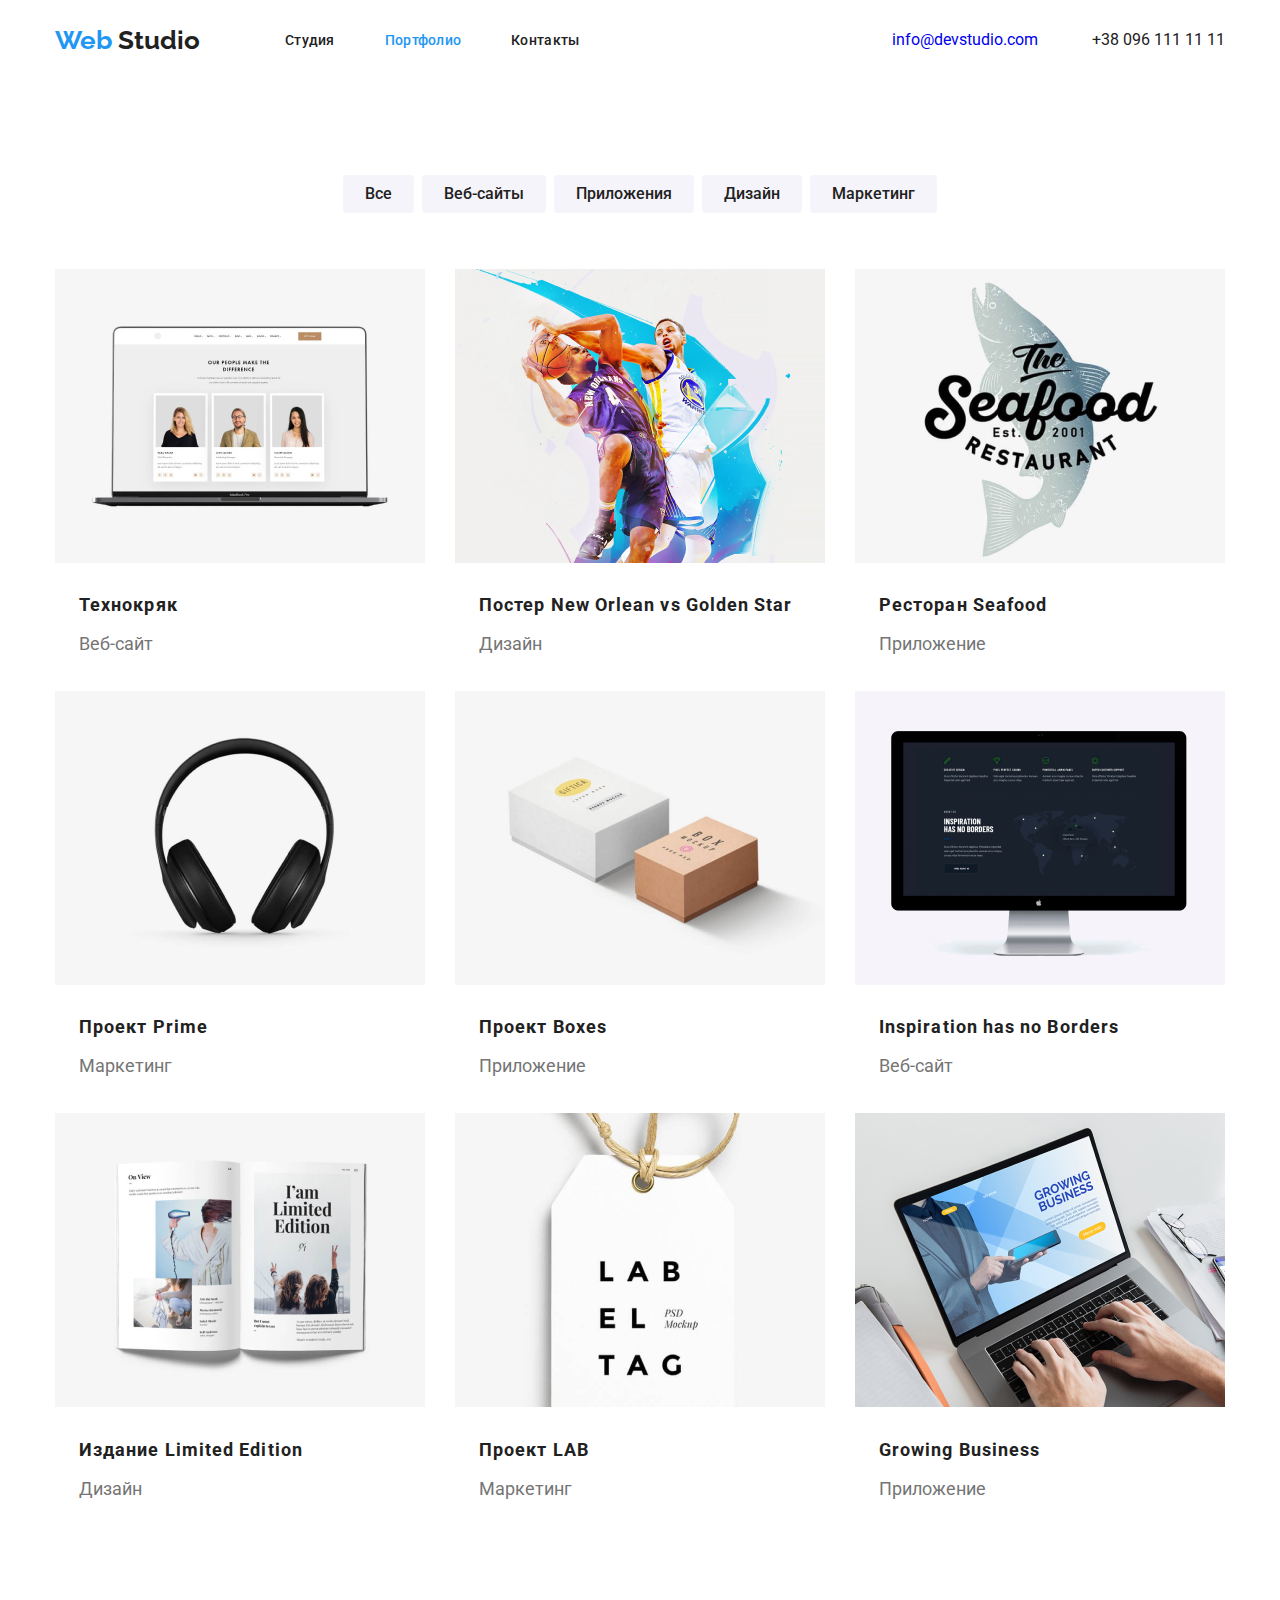
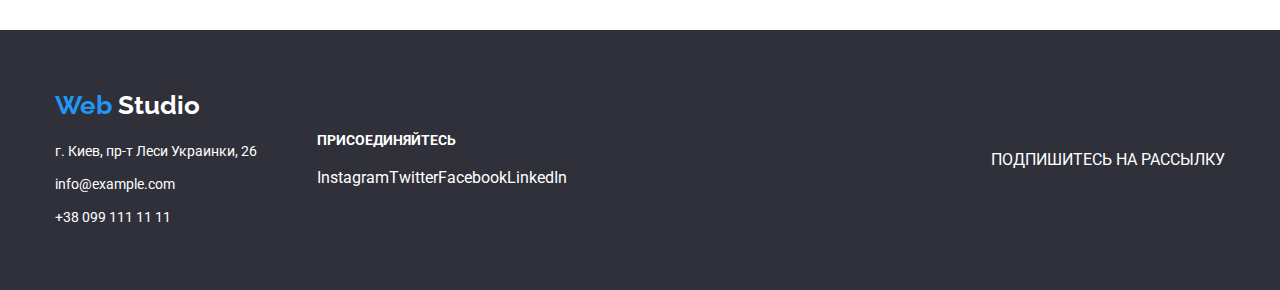
==== portfolio.html @ 1de82f8b "Files from HW 3 added" ====
<!DOCTYPE html>
<html lang="ru">
  <head>
    <meta charset="UTF-8" />
    <meta name="viewport" content="width=device-width, initial-scale=1.0" />
    <title lang="en">Portfolio</title>
    <link
      href="https://fonts.googleapis.com/css2?family=Raleway:wght@700&family=Roboto:wght@400;500;700;900&display=swap"
      rel="stylesheet"
    />
    <link
      href="https://fonts.googleapis.com/css2?family=Raleway:wght@700&family=Roboto:wght@400;500;700&display=swap"
      rel="stylesheet"
    />
    <link rel="stylesheet" href="./css/normalize.css" />
    <link rel="stylesheet" href="./css/styles.css" />
  </head>
  <body>
    <header class="page-header">
      <div class="container flexbox page-content">
        <a class="logo link" href="./">
          <span>
            <span class="web"> Web </span>
            <span class="studio">Studio</span>
          </span>
        </a>

        <nav class="navigation">
          <ul class="site-nav list menu-list">
            <li class="menu-item">
              <a href="#" class="link">Студия</a>
            </li>
            <li class="menu-item">
              <a href="./portfolio.html" class="link current">Портфолио</a>
            </li>
            <li class="menu-item"><a href="#" class="link">Контакты</a></li>
          </ul>
        </nav>
        <div class="contact-us">
          <a href="mailto:info@devstudio.com" class="mail-link link"
            >info@devstudio.com</a
          >
          <a href="tel:+380961111111" class="tel-link link"
            >+38 096 111 11 11</a
          >
        </div>
      </div>
    </header>
    <main>
      <section class="section section-padding">
        <div class="container">
          <h1 hidden>Portfolio</h1>
          <ul class="list button-list">
            <li class="button-item">
              <button class="button-filter" type="button">Все</button>
            </li>
            <li class="button-item">
              <button class="button-filter" type="button">Веб-сайты</button>
            </li>
            <li class="button-item">
              <button class="button-filter" type="button">Приложения</button>
            </li>
            <li class="button-item">
              <button class="button-filter" type="button">Дизайн</button>
            </li>
            <li class="button-item">
              <button class="button-filter" type="button">Маркетинг</button>
            </li>
          </ul>
          <h2 hidden>Project examples</h2>
          <ul class="list project-list">
            <li class="project-item">
              <a class="link" href="">
                <img src="./images/portfolio-img/img1.jpg " alt="Технокряк" />
                <h3 class="project-title">Технокряк</h3>
                <p class="project-type">Веб-сайт</p>
                <p class="project-text visually-hidden">
                  Технокряк это современная площадка распространения
                  коронавируса. Компании используют эту платформу для цифрового
                  шпионажа и атак на защищённые сервера конкурентов.
                </p>
              </a>
            </li>
            <li class="project-item">
              <a class="link" href="">
                <img
                  src="./images/portfolio-img/img2.jpg "
                  alt="Постер New Orlean vs Golden Star"
                />
                <h3 class="project-title">Постер New Orlean vs Golden Star</h3>
                <p class="project-type">Дизайн</p>
                <p class="project-text visually-hidden">
                  Lorem ipsum, dolor sit amet consectetur adipisicing elit.
                  Repellat quaerat odit ratione pariatur provident eaque quo
                  exercitationem ab eius ut.
                </p>
              </a>
            </li>

            <li class="project-item">
              <a class="link" href="">
                <img
                  src="./images/portfolio-img/img3.jpg"
                  alt="Ресторан Seafood"
                />
                <h3 class="project-title">Ресторан Seafood</h3>
                <p class="project-type">Приложение</p>
                <p class="project-text visually-hidden">
                  Lorem, ipsum dolor sit amet consectetur adipisicing elit. Ut,
                  nostrum ad, consequuntur adipisci aliquid placeat velit
                  accusantium reiciendis sed consequatur itaque illum quia,
                  facilis veritatis!
                </p>
              </a>
            </li>
            <li class="project-item">
              <a class="link" href="">
                <img src="./images/portfolio-img/img4.jpg" alt="Проект Prime" />
                <h3 class="project-title">Проект Prime</h3>
                <p class="project-type">Маркетинг</p>
                <p class="project-text visually-hidden">
                  Lorem ipsum dolor, sit amet consectetur adipisicing elit.
                  Recusandae quibusdam eum quos nisi dolore nulla maiores
                  voluptatibus libero, nemo blanditiis! Eius sequi molestiae
                  consequuntur error!
                </p>
              </a>
            </li>
            <li class="project-item">
              <a class="link" href="">
                <img src="./images/portfolio-img/img5.jpg" alt="Проект Boxes" />
                <h3 class="project-title">Проект Boxes</h3>
                <p class="project-type">Приложение</p>
                <p class="project-text visually-hidden">
                  Lorem ipsum dolor sit amet consectetur adipisicing elit.
                  Perferendis similique molestiae mollitia autem, nemo fuga
                  dicta eaque aspernatur maxime numquam reprehenderit illum, sit
                  obcaecati adipisci.
                </p>
              </a>
            </li>
            <li class="project-item">
              <a class="link" href="">
                <img
                  src="./images/portfolio-img/img6.jpg"
                  alt="Inspiration has no Borders"
                />
                <h3 class="project-title">Inspiration has no Borders</h3>
                <p class="project-type">Веб-сайт</p>
                <p class="project-text visually-hidden">
                  Lorem ipsum dolor sit amet consectetur adipisicing elit.
                  Aperiam, odio eveniet esse minus commodi doloribus dolor
                  laudantium fuga consequuntur voluptatem! Ab labore hic qui
                  nemo?
                </p>
              </a>
            </li>
            <li class="project-item">
              <a class="link" href="">
                <img
                  src="./images/portfolio-img/img7.jpg"
                  alt="Издание Limited Edition"
                />
                <h3 class="project-title">Издание Limited Edition</h3>
                <p class="project-type">Дизайн</p>
                <p class="project-text visually-hidden">
                  Lorem ipsum dolor sit amet consectetur adipisicing elit.
                  Architecto at, perspiciatis quae libero ab nam asperiores
                  nulla distinctio eius obcaecati quia culpa odio fugit
                  voluptates.
                </p>
              </a>
            </li>
            <li class="project-item">
              <a class="link" href="">
                <img src="./images/portfolio-img/img8.jpg" alt="Технокряк" />
                <h3 class="project-title">Проект LAB</h3>
                <p class="project-type">Маркетинг</p>
                <p class="project-text visually-hidden">
                  Lorem ipsum dolor sit amet, consectetur adipisicing elit.
                  Distinctio, dignissimos quaerat facere voluptatibus, dolorem
                  molestiae molestias consectetur hic ex non suscipit animi
                  vitae saepe porro!
                </p>
              </a>
            </li>
            <li class="project-item">
              <a class="link" href="">
                <img
                  src="./images/portfolio-img/img9.jpg "
                  alt="Growing Business"
                />
                <h3 class="project-title">Growing Business</h3>
                <p class="project-type">Приложение</p>
                <p class="project-text visually-hidden">
                  Lorem, ipsum dolor sit amet consectetur adipisicing elit.
                  Debitis aperiam voluptatem error voluptatum vero saepe
                  aspernatur sequi, aliquam doloremque eaque maiores quo tenetur
                  consequatur quod.
                </p>
              </a>
            </li>
          </ul>
        </div>
      </section>
    </main>
    <footer class="footer">
      <div class="container footer-flex">
        <div class="footer-info">
          <a class="link logo logo-footer" href="./"
            ><span class="web"> Web </span>
            <span class="studio-footer"> Studio </span></a
          >
          <address>
            <ul class="list contacts">
              <li class="contacts-item">
                <a
                  href="https://goo.gl/maps/ffvtFqzXijoDNauG9"
                  target="_blank"
                  rel="noopener noreferrer"
                  class="link"
                  >г. Киев, пр-т Леси Украинки, 26</a
                >
              </li>
              <li class="contacts-item">
                <a href="mailto:info@example.com " class="link"
                  >info@example.com</a
                >
              </li>
              <li class="contacts-item">
                <a href="tel:+380991111111" class="link">+38 099 111 11 11</a>
              </li>
            </ul>
          </address>
        </div>
        <div class="footer-join">
          <p class="call">Присоединяйтесь</p>
          <ul class="join-list list">
            <li>
              <a
                class="link"
                href="https://www.instagram.com/"
                target="_blank"
                rel="noopener noreferrer"
                aria-label="ссылка Инстаграм"
                >Instagram
              </a>
            </li>
            <li>
              <a
                class="link"
                href="https://twitter.com/"
                target="_blank"
                rel="noopener noreferrer"
                aria-label="ссылка Твиттер"
              >
                Twitter</a
              >
            </li>
            <li>
              <a
                class="link"
                href="https://facebook.com/"
                target="_blank"
                rel="noopener noreferrer"
                aria-label="ссылка Фейсбук"
              >
                Facebook</a
              >
            </li>
            <li>
              <a
                class="link"
                href="https://www.linkedin.com/"
                target="_blank"
                rel="noopener noreferrer"
                aria-label="ссылка Линкедин"
                >LinkedIn
              </a>
            </li>
          </ul>
        </div>
        <div class="subscribe">
          <p>Подпишитесь на рассылку</p>
        </div>
      </div>
    </footer>
  </body>
</html>
---- css/styles.css ----
/*
Font-family:
Logo:Raleway 700
Text: Roboto 400, 500, 700
*/

/*
Palette:
title-color:#212121;
text-colour:#757575;
white-color:#FFFFFF;
accent-color:#2196F3;
*/

:root {
  --title-color: #212121;
  --text-color: #757575;
  --white-color: #ffffff;
  --accent-color: #2196f3;
  --team-color: #f5f4fa;
}

html {
  box-sizing: border-box;
}
*,
*::before,
*::after {
  box-sizing: inherit;
}

body {
  margin: 0;
  color: var(--text-color);
  background-color: var(--white-color);

  font-family: roboto, sans-serif;
}

h1,
h2,
h3,
p {
  margin-top: 0;
  margin-bottom: 0;
}

.container {
  width: 1200px;
  padding-left: 15px;
  padding-right: 15px;
  margin-left: auto;
  margin-right: auto;
  /* outline: 2px solid tomato; */
}

/* .section {
  background-color: aqua;
  outline: 2px solid black;
} */

.section-padding {
  padding-top: 94px;
  padding-bottom: 94px;
}

.padding-bottom {
  padding-bottom: 94px;
}

.flexbox {
  display: flex;
  /* justify-content: flex-end; */
  align-items: center;
}

.list {
  list-style: none;
  padding: 0;
  margin: 0;
}

.menu-list {
  display: flex;
}

.menu-item:not(:last-child) {
  margin-right: 50px;
  /* padding: 32px; */
}

.contact-us {
  margin-left: auto;
}

.page-content {
  /* display: flex; */
  padding-top: 25px;
  padding-bottom: 25px;
  align-items: center;
  background-color: #ffffff;
}

.link {
  text-decoration: none;
}

/* Logo */

.logo {
  font-family: Raleway;
  font-weight: 700;
  font-size: 26px;
  line-height: 1.19;

  margin-right: 85px;

  color: var(--accent-color);
}

.web {
  color: var(--accent-color);
}

.studio {
  color: var(--title-color);
}

.studio-footer {
  color: var(--white-color);
}

.logo:hover {
  background-color: blueviolet;
}

.mail-link {
  margin-right: 50px;
}

.tel-link {
  margin-right: 0;
  color: var(--title-color);
}

/* Site-nav */

.site-nav {
  font-weight: 500;
  font-size: 14px;
  line-height: 16px;
  letter-spacing: 0.02em;

  color: var(--title-color);
}

.site-nav .link {
  text-decoration: none;
  color: var(--title-color);
}

.site-nav .link:hover,
.site-nav .link:focus {
  color: var(--accent-color);
}

.site-nav .link.current {
  color: var(--accent-color);
}
/* Section */
.section-title {
  color: var(--title-color);
  margin-bottom: 50px;

  font-weight: 700;
  font-size: 36;
  line-height: 1.17;
  text-align: center;
}

/* Hero */

.hero {
  text-align: center;
}
.hero-title {
  font-weight: 900;
  font-size: 44px;
  line-height: 1, 36;

  text-align: center;
  letter-spacing: 0.06em;
  text-transform: uppercase;

  color: var(--white-color);
  background-color: brown;

  margin-top: 0;
  margin-bottom: 30px;
}

.button {
  font-weight: 700;
  font-size: 16px;
  line-height: 1.88;
  letter-spacing: 0.06em;

  color: var(--white-color);
  background-color: var(--accent-color);
  padding: 10px 32px;
  border: none;
  border-radius: 4px;
  min-width: 200px;
}

/* Work and Advantages */

.visually-hidden {
  position: absolute !important;
  clip: rect(1px 1px 1px 1px);
  /* IE6, IE7 */
  clip: rect(1px, 1px, 1px, 1px);
  padding: 0 !important;
  border: 0 !important;
  height: 1px !important;
  width: 1px !important;
  overflow: hidden;
}

.advantage-title {
  margin-top: 30px;
}

.advantage-title,
.work-title {
  font-weight: 700;
  font-size: 14px;
  line-height: 1.14;
  text-transform: uppercase;
  color: var(--title-color);
}

.work-title {
  padding-top: 27px;
  padding-bottom: 27px;
  text-align: center;
}

.advantage-item,
.members-item {
  width: calc((100% - 30px * 3) / 4);
}

.advantage-item:not(:nth-child(4n)),
.members-item:not(:nth-child(4n)) {
  margin-right: 30px;
}

.advantage-text {
  margin-top: 10px;
}

.advantage-text,
.contacts {
  font-style: normal;
  font-weight: 400;
  font-size: 14px;
  line-height: 1.71;
}

/* Flexbox */

.advantage-list,
.occupations-list,
.members-list,
.socials-list,
.clients-list,
.project-list {
  display: flex;
  flex-wrap: wrap;
}

.occupations-item {
  width: calc((100% - 30px * 2) / 3);
}

.occupations-item:not(:nth-child(3n)) {
  margin-right: 30px;
}

/* Team */

.team-background {
  background-color: var(--team-color);
}

.team {
  color: var(--title-color);
  font-weight: 500;
  font-size: 14px;
  line-height: 1.71;
  margin-top: 30px;
  text-align: center;
}

.team-position {
  font-size: 16px;
  line-height: 1.19;
  margin-top: 10px;
  margin-bottom: 16px;
  text-align: center;
}
/* Clients */

.clients-item {
  width: calc((100% - 30px * 5) / 6);
}

.clients-item:not(:nth-child(6n)) {
  margin-right: 30px;
}

/* Footer */
.footer {
  background: #2f303a;
  color: var(--white-color);
  padding-top: 60px;
  padding-bottom: 60px;
}

.footer-flex {
  display: flex;
  align-items: center;
}

.footer-info {
  margin-right: 30px;
}

.footer .link {
  color: var(--white-color);
}

.logo-footer {
  display: inline-block;
  margin-bottom: 20px;
}

.call {
  font-weight: 700;
  font-size: 14px;
  line-height: 1.14;
  text-transform: uppercase;
  margin-bottom: 20px;
}

.contacts {
  margin-right: 30px;
}

.contacts-item:not(:last-child) {
  margin-bottom: 9px;
}

.subscribe {
  margin-left: auto;
  text-transform: uppercase;
}

.join-list {
  display: flex;
}

/* Styles for Portfolio */

.button-list {
  display: flex;
  margin-bottom: 56px;
  justify-content: center;
}

.button-item:not(:last-child) {
  margin-right: 8px;
}

.button-filter {
  font-weight: 500;
  font-size: 16px;
  line-height: 1.62;

  color: var(--title-color);
  padding: 6px 22px;
  border-radius: 4px;
  border: none;
  background-color: var(--team-color);
  color: var(--title-color);
}

.button-filter:hover,
.button-filter:focus {
  color: var(--white-color);
  background-color: var(--accent-color);
}

.project-item {
  width: calc((100% - 30px * 2) / 3);
  margin-bottom: 30px;
}

.project-item:not(:nth-child(3n)) {
  margin-right: 30px;
}

.project-title {
  font-weight: 700;
  font-size: 18px;
  line-height: 2;
  letter-spacing: 0.06em;
  color: var(--title-color);

  padding-top: 20px;
  padding-left: 24px;
}

.project-type {
  font-weight: 400;
  font-size: 18px;
  line-height: 1.88;

  color: var(--text-color);
  padding-top: 4px;
  padding-left: 24px;
}

.project-text {
  font-weight: 400;
  font-size: 18px;
  line-height: 1.56;
  color: var(--white-color);
  background-color: var(--accent-color);
}
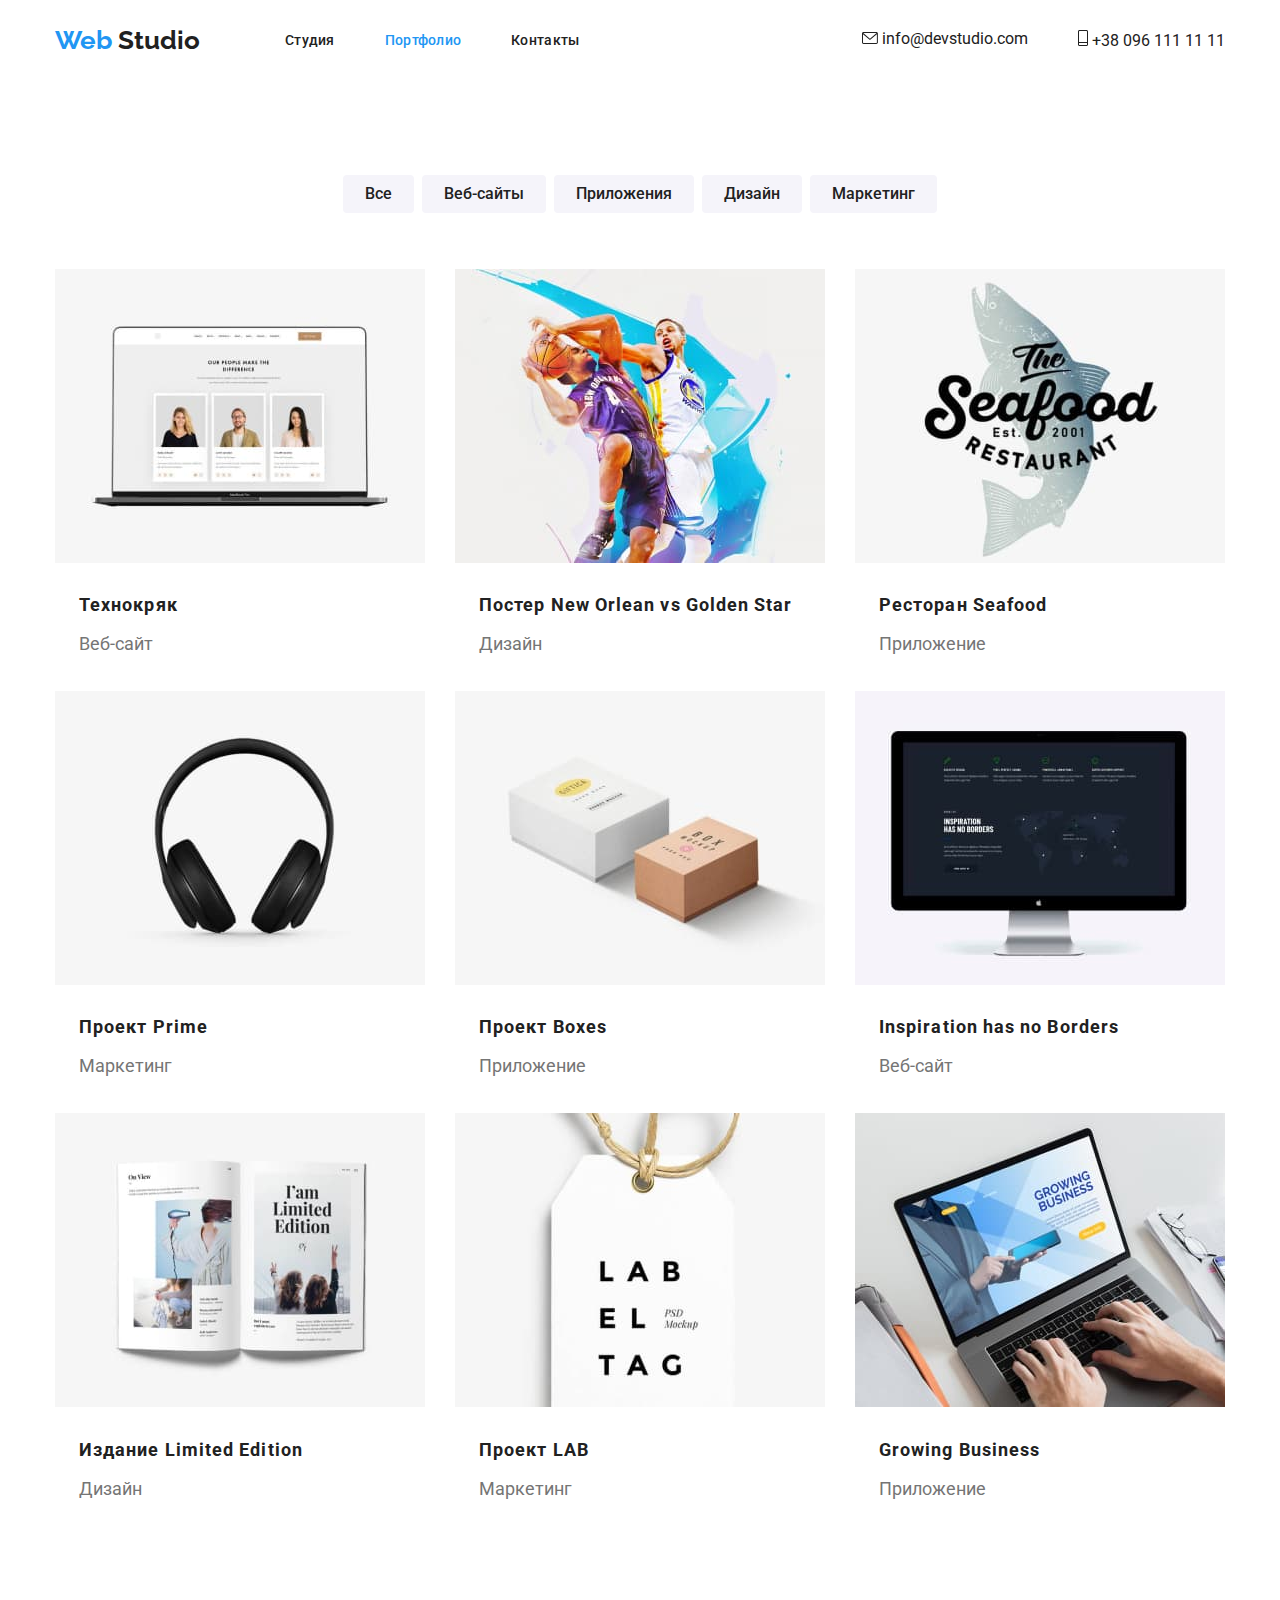
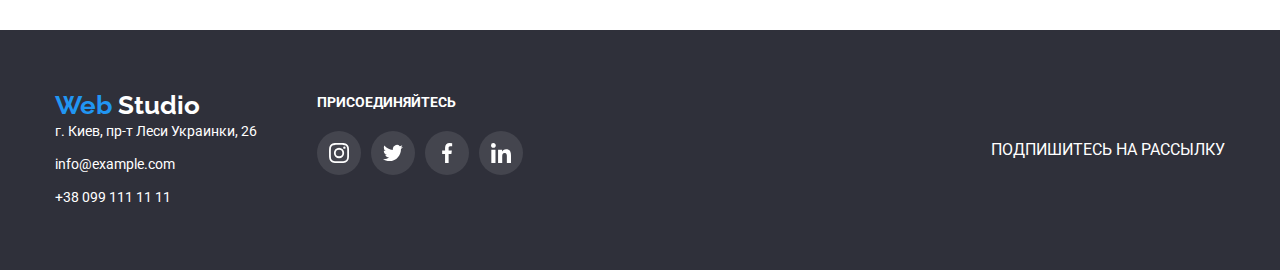
==== commit 8048afc6: "Draft to submit Hw-04" ====
--- a/portfolio.html
+++ b/portfolio.html
@@ -37,11 +37,17 @@
           </ul>
         </nav>
         <div class="contact-us">
-          <a href="mailto:info@devstudio.com" class="mail-link link"
-            >info@devstudio.com</a
+          <a href="mailto:info@devstudio.com" class="mail-link link">
+            <svg class="adv-svg" width="16" height="12">
+              <use href="./svg-optimized/sprite-t.svg#icon-envelope"></use>
+            </svg>
+            info@devstudio.com</a
           >
-          <a href="tel:+380961111111" class="tel-link link"
-            >+38 096 111 11 11</a
+          <a href="tel:+380961111111" class="tel-link link">
+            <svg class="adv-svg" width="10" height="16">
+              <use href="./svg-optimized/sprite-t.svg#icon-mobile"></use>
+            </svg>
+            +38 096 111 11 11</a
           >
         </div>
       </div>
@@ -71,7 +77,12 @@
           <ul class="list project-list">
             <li class="project-item">
               <a class="link" href="">
-                <img src="./images/portfolio-img/img1.jpg " alt="Технокряк" />
+                <img
+                  src="./images/img1-optimized.jpg"
+                  alt="Технокряк"
+                  width="370"
+                  height="294"
+                />
                 <h3 class="project-title">Технокряк</h3>
                 <p class="project-type">Веб-сайт</p>
                 <p class="project-text visually-hidden">
@@ -84,8 +95,10 @@
             <li class="project-item">
               <a class="link" href="">
                 <img
-                  src="./images/portfolio-img/img2.jpg "
+                  src="./images/img2-optimized.jpg"
                   alt="Постер New Orlean vs Golden Star"
+                  width="370"
+                  height="294"
                 />
                 <h3 class="project-title">Постер New Orlean vs Golden Star</h3>
                 <p class="project-type">Дизайн</p>
@@ -100,8 +113,10 @@
             <li class="project-item">
               <a class="link" href="">
                 <img
-                  src="./images/portfolio-img/img3.jpg"
+                  src="./images/img3-optimized.jpg"
                   alt="Ресторан Seafood"
+                  width="370"
+                  height="294"
                 />
                 <h3 class="project-title">Ресторан Seafood</h3>
                 <p class="project-type">Приложение</p>
@@ -115,7 +130,12 @@
             </li>
             <li class="project-item">
               <a class="link" href="">
-                <img src="./images/portfolio-img/img4.jpg" alt="Проект Prime" />
+                <img
+                  src="./images/img4-optimized.jpg"
+                  alt="Проект Prime"
+                  width="370"
+                  height="294"
+                />
                 <h3 class="project-title">Проект Prime</h3>
                 <p class="project-type">Маркетинг</p>
                 <p class="project-text visually-hidden">
@@ -128,7 +148,12 @@
             </li>
             <li class="project-item">
               <a class="link" href="">
-                <img src="./images/portfolio-img/img5.jpg" alt="Проект Boxes" />
+                <img
+                  src="./images/img5-optimized.jpg"
+                  alt="Проект Boxes"
+                  width="370"
+                  height="294"
+                />
                 <h3 class="project-title">Проект Boxes</h3>
                 <p class="project-type">Приложение</p>
                 <p class="project-text visually-hidden">
@@ -142,8 +167,10 @@
             <li class="project-item">
               <a class="link" href="">
                 <img
-                  src="./images/portfolio-img/img6.jpg"
+                  src="./images/img6-optimized.jpg"
                   alt="Inspiration has no Borders"
+                  width="370"
+                  height="294"
                 />
                 <h3 class="project-title">Inspiration has no Borders</h3>
                 <p class="project-type">Веб-сайт</p>
@@ -158,8 +185,10 @@
             <li class="project-item">
               <a class="link" href="">
                 <img
-                  src="./images/portfolio-img/img7.jpg"
+                  src="./images/img7-optimized.jpg"
                   alt="Издание Limited Edition"
+                  width="370"
+                  height="294"
                 />
                 <h3 class="project-title">Издание Limited Edition</h3>
                 <p class="project-type">Дизайн</p>
@@ -173,7 +202,12 @@
             </li>
             <li class="project-item">
               <a class="link" href="">
-                <img src="./images/portfolio-img/img8.jpg" alt="Технокряк" />
+                <img
+                  src="./images/img8-optimized.jpg"
+                  alt="Технокряк"
+                  width="370"
+                  height="294"
+                />
                 <h3 class="project-title">Проект LAB</h3>
                 <p class="project-type">Маркетинг</p>
                 <p class="project-text visually-hidden">
@@ -187,8 +221,10 @@
             <li class="project-item">
               <a class="link" href="">
                 <img
-                  src="./images/portfolio-img/img9.jpg "
+                  src="./images/img9-optimized.jpg "
                   alt="Growing Business"
+                  width="370"
+                  height="294"
                 />
                 <h3 class="project-title">Growing Business</h3>
                 <p class="project-type">Приложение</p>
@@ -236,46 +272,56 @@
         <div class="footer-join">
           <p class="call">Присоединяйтесь</p>
           <ul class="join-list list">
-            <li>
+            <li class="footer-social">
               <a
-                class="link"
+                class="link social-item"
                 href="https://www.instagram.com/"
                 target="_blank"
                 rel="noopener noreferrer"
                 aria-label="ссылка Инстаграм"
-                >Instagram
-              </a>
-            </li>
-            <li>
+              >
+                <svg class="footer-svg" width="20" height="20">
+                  <use href="./svg-optimized/sprite-t.svg#icon-instagram"></use>
+                </svg>
+              </a>
+            </li>
+            <li class="footer-social">
               <a
-                class="link"
+                class="link social-item"
                 href="https://twitter.com/"
                 target="_blank"
                 rel="noopener noreferrer"
                 aria-label="ссылка Твиттер"
               >
-                Twitter</a
-              >
-            </li>
-            <li>
+                <svg class="footer-svg" width="20" height="20">
+                  <use href="./svg-optimized/sprite-t.svg#icon-twitter"></use>
+                </svg>
+              </a>
+            </li>
+            <li class="footer-social">
               <a
-                class="link"
+                class="link social-item"
                 href="https://facebook.com/"
                 target="_blank"
                 rel="noopener noreferrer"
                 aria-label="ссылка Фейсбук"
               >
-                Facebook</a
-              >
-            </li>
-            <li>
+                <svg class="footer-svg" width="20" height="20">
+                  <use href="./svg-optimized/sprite-t.svg#icon-facebook"></use>
+                </svg>
+              </a>
+            </li>
+            <li class="footer-social">
               <a
-                class="link"
+                class="link social-item"
                 href="https://www.linkedin.com/"
                 target="_blank"
                 rel="noopener noreferrer"
                 aria-label="ссылка Линкедин"
-                >LinkedIn
+              >
+                <svg class="footer-svg" width="20" height="20">
+                  <use href="./svg-optimized/sprite-t.svg#icon-linkedin"></use>
+                </svg>
               </a>
             </li>
           </ul>
--- a/css/styles.css
+++ b/css/styles.css
@@ -18,6 +18,7 @@
   --white-color: #ffffff;
   --accent-color: #2196f3;
   --team-color: #f5f4fa;
+  --clients-color: #e5e5e5;
 }
 
 html {
@@ -91,6 +92,21 @@
 
 .contact-us {
   margin-left: auto;
+  display: flex;
+}
+
+.contact-us a:hover,
+.contact-us a:focus {
+  color: var(--accent-color);
+}
+
+.adv-svg {
+  fill: currentColor;
+}
+
+.mail-link:hover .adv-svg,
+.tel-link:hover .adv-svg {
+  fill: var(--accent-color);
 }
 
 .page-content {
@@ -135,6 +151,7 @@
 }
 
 .mail-link {
+  color: var(--title-color);
   margin-right: 50px;
 }
 
@@ -178,11 +195,61 @@
   text-align: center;
 }
 
+.socials-list {
+  justify-content: center;
+}
+
+.social-item {
+  display: inline-flex;
+  justify-content: center;
+  align-items: center;
+  height: 44px;
+  width: 44px;
+
+  margin-bottom: 30px;
+  background-color: var(--white-color);
+  border-radius: 50%;
+}
+
+.social-item:hover,
+.social-item:focus {
+  background-color: var(--accent-color);
+}
+
+.social-item:hover .social-svg,
+.social-item:focus .social-svg {
+  fill: var(--white-color);
+}
+
+.social-svg {
+  fill: #afb1b8;
+}
+
 /* Hero */
 
 .hero {
+  background-image: linear-gradient(
+      to right,
+      rgba(47, 48, 58, 0.4) 0%,
+      rgba(47, 48, 58, 0.4) 100%
+    ),
+    url(../images/hero-image.jpg);
+  background-repeat: no-repeat;
+  background-position: center;
+  background-size: cover;
+  background-color: black;
+  height: 600px;
+  max-width: 1600px;
+  margin-left: auto;
+  margin-right: auto;
   text-align: center;
 }
+
+.hero-content {
+  padding-top: 200px;
+  padding-bottom: 200px;
+}
+
 .hero-title {
   font-weight: 900;
   font-size: 44px;
@@ -193,7 +260,9 @@
   text-transform: uppercase;
 
   color: var(--white-color);
-  background-color: brown;
+  /* background-color: brown; */
+
+  /* background-image: url(../images/hero-image.jpg); */
 
   margin-top: 0;
   margin-bottom: 30px;
@@ -227,6 +296,11 @@
   overflow: hidden;
 }
 
+/* .adv-svg {
+  justify-content: center;
+  align-items: center;
+} */
+
 .advantage-title {
   margin-top: 30px;
 }
@@ -246,6 +320,13 @@
   text-align: center;
 }
 
+.members-item {
+  background-color: var(--white-color);
+  box-shadow: 0px 1px 3px rgba(0, 0, 0, 0.12), 0px 1px 1px rgba(0, 0, 0, 0.14),
+    0px 2px 1px rgba(0, 0, 0, 0.2);
+  border-radius: 0px 0px 4px 4px;
+}
+
 .advantage-item,
 .members-item {
   width: calc((100% - 30px * 3) / 4);
@@ -268,6 +349,15 @@
   line-height: 1.71;
 }
 
+.adv-icon {
+  display: inline-flex;
+  justify-content: center;
+  align-items: center;
+  width: 100%;
+  height: 120px;
+  background-color: var(--team-color);
+}
+
 /* Flexbox */
 
 .advantage-list,
@@ -313,7 +403,14 @@
 /* Clients */
 
 .clients-item {
+  display: inline-flex;
+  justify-content: center;
+  align-items: center;
+
   width: calc((100% - 30px * 5) / 6);
+  height: 90px;
+  border: 1px solid #afb1b8;
+  border-radius: 4px;
 }
 
 .clients-item:not(:nth-child(6n)) {
@@ -341,9 +438,26 @@
   color: var(--white-color);
 }
 
-.logo-footer {
+.footer-svg .logo-footer {
   display: inline-block;
   margin-bottom: 20px;
+}
+
+.footer-svg {
+  fill: var(--white-color);
+}
+
+.footer-social:not(:last-child) {
+  margin-right: 10px;
+}
+
+.footer-social .social-item {
+  background-color: rgba(255, 255, 255, 0.1);
+}
+
+.footer-social > .social-item:hover,
+.footer-social > .social-item:focus {
+  background-color: var(--accent-color);
 }
 
 .call {
@@ -411,6 +525,14 @@
   margin-right: 30px;
 }
 
+.project-item:hover {
+  background: #ffffff;
+  border: 1px solid #eeeeee;
+  box-sizing: border-box;
+  box-shadow: 0px 1px 1px rgba(0, 0, 0, 0.12), 0px 4px 4px rgba(0, 0, 0, 0.06),
+    1px 4px 6px rgba(0, 0, 0, 0.16);
+}
+
 .project-title {
   font-weight: 700;
   font-size: 18px;
